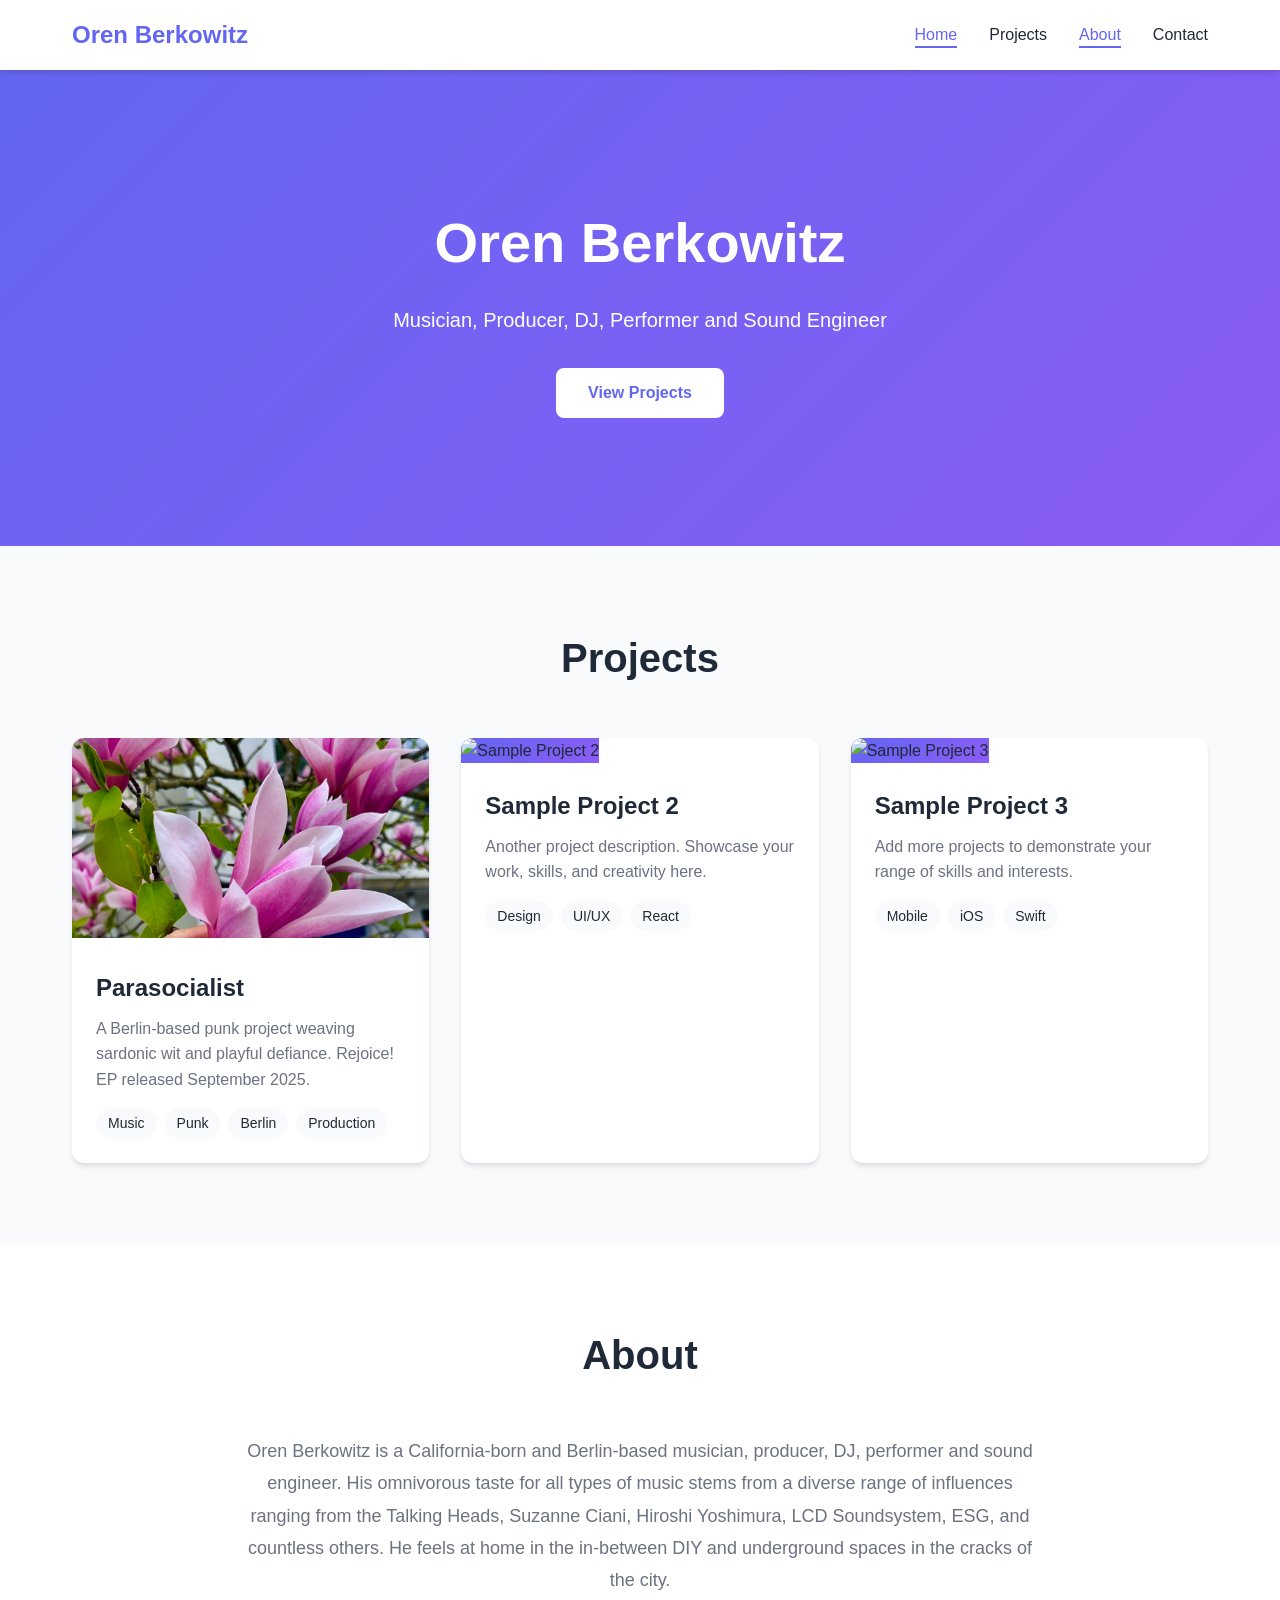
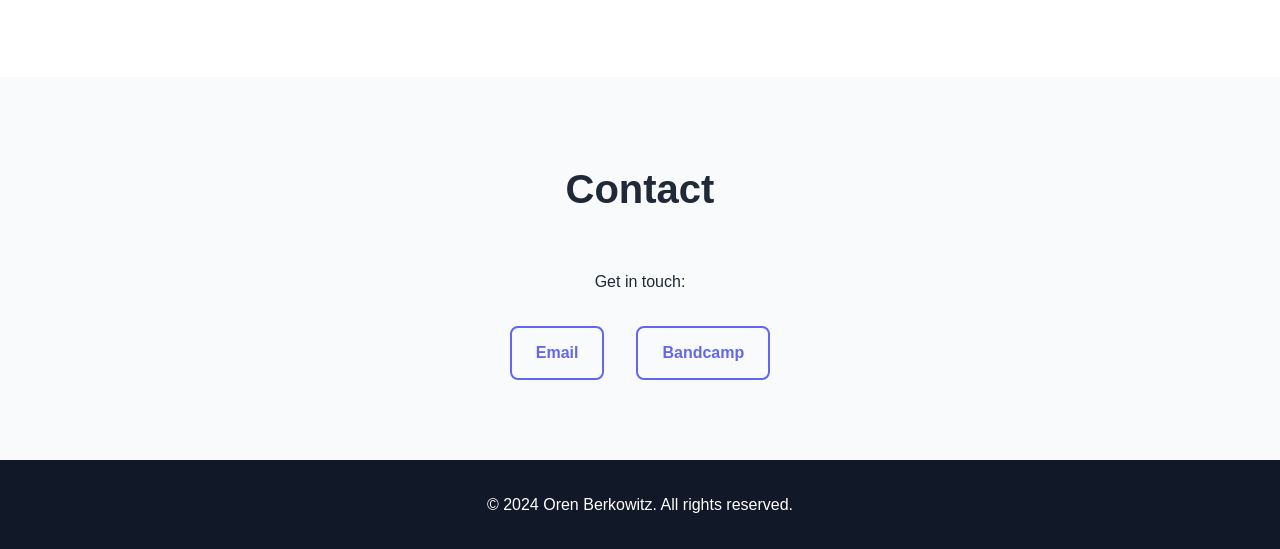
==== index.html @ 959753f1 "Initial commit: Portfolio website for Oren Berkowitz" ====
<!DOCTYPE html>
<html lang="en">
<head>
    <meta charset="UTF-8">
    <meta name="viewport" content="width=device-width, initial-scale=1.0">
    <meta name="description" content="Oren Berkowitz - Musician, Producer, DJ, Performer and Sound Engineer">
    <title>Oren Berkowitz</title>
    <link rel="stylesheet" href="styles.css">
</head>
<body>
    <nav class="navbar">
        <div class="nav-container">
            <a href="index.html" class="nav-logo">Oren Berkowitz</a>
            <ul class="nav-menu">
                <li><a href="index.html" class="nav-link active">Home</a></li>
                <li><a href="#projects" class="nav-link">Projects</a></li>
                <li><a href="#about" class="nav-link">About</a></li>
                <li><a href="#contact" class="nav-link">Contact</a></li>
            </ul>
            <button class="nav-toggle" aria-label="Toggle navigation">
                <span></span>
                <span></span>
                <span></span>
            </button>
        </div>
    </nav>

    <main>
        <section class="hero">
            <div class="hero-content">
                <h1 class="hero-title">Oren Berkowitz</h1>
                <p class="hero-subtitle">Musician, Producer, DJ, Performer and Sound Engineer</p>
                <a href="#projects" class="btn btn-primary">View Projects</a>
            </div>
        </section>

        <section id="projects" class="projects-section">
            <div class="container">
                <h2 class="section-title">Projects</h2>
                <div class="projects-grid" id="projectsGrid">
                    <!-- Projects will be dynamically loaded here -->
                </div>
            </div>
        </section>

        <section id="about" class="about-section">
            <div class="container">
                <h2 class="section-title">About</h2>
                <div class="about-content">
                    <p>Oren Berkowitz is a California-born and Berlin-based musician, producer, DJ, performer and sound engineer. His omnivorous taste for all types of music stems from a diverse range of influences ranging from the Talking Heads, Suzanne Ciani, Hiroshi Yoshimura, LCD Soundsystem, ESG, and countless others. He feels at home in the in-between DIY and underground spaces in the cracks of the city.</p>
                </div>
            </div>
        </section>

        <section id="contact" class="contact-section">
            <div class="container">
                <h2 class="section-title">Contact</h2>
                <div class="contact-content">
                    <p>Get in touch:</p>
                    <div class="contact-links">
                        <a href="mailto:oren@example.com" class="contact-link">Email</a>
                        <a href="https://parasocialist.bandcamp.com/" target="_blank" rel="noopener noreferrer" class="contact-link">Bandcamp</a>
                    </div>
                </div>
            </div>
        </section>
    </main>

    <footer class="footer">
        <div class="container">
            <p>&copy; 2024 Oren Berkowitz. All rights reserved.</p>
        </div>
    </footer>

    <script src="script.js"></script>
</body>
</html>
---- styles.css ----
/* Reset and Base Styles */
* {
    margin: 0;
    padding: 0;
    box-sizing: border-box;
}

:root {
    --primary-color: #6366f1;
    --primary-dark: #4f46e5;
    --secondary-color: #8b5cf6;
    --text-color: #1f2937;
    --text-light: #6b7280;
    --bg-color: #ffffff;
    --bg-light: #f9fafb;
    --bg-dark: #111827;
    --border-color: #e5e7eb;
    --shadow: 0 4px 6px -1px rgba(0, 0, 0, 0.1), 0 2px 4px -1px rgba(0, 0, 0, 0.06);
    --shadow-lg: 0 10px 15px -3px rgba(0, 0, 0, 0.1), 0 4px 6px -2px rgba(0, 0, 0, 0.05);
    --transition: all 0.3s ease;
}

body {
    font-family: -apple-system, BlinkMacSystemFont, 'Segoe UI', Roboto, 'Helvetica Neue', Arial, sans-serif;
    line-height: 1.6;
    color: var(--text-color);
    background-color: var(--bg-color);
}

.container {
    max-width: 1200px;
    margin: 0 auto;
    padding: 0 2rem;
}

/* Navigation */
.navbar {
    background-color: var(--bg-color);
    box-shadow: var(--shadow);
    position: sticky;
    top: 0;
    z-index: 1000;
    padding: 1rem 0;
}

.nav-container {
    max-width: 1200px;
    margin: 0 auto;
    padding: 0 2rem;
    display: flex;
    justify-content: space-between;
    align-items: center;
}

.nav-logo {
    font-size: 1.5rem;
    font-weight: 700;
    color: var(--primary-color);
    text-decoration: none;
    transition: var(--transition);
}

.nav-logo:hover {
    color: var(--primary-dark);
}

.nav-menu {
    display: flex;
    list-style: none;
    gap: 2rem;
}

.nav-link {
    color: var(--text-color);
    text-decoration: none;
    font-weight: 500;
    transition: var(--transition);
    position: relative;
}

.nav-link:hover,
.nav-link.active {
    color: var(--primary-color);
}

.nav-link.active::after {
    content: '';
    position: absolute;
    bottom: -5px;
    left: 0;
    width: 100%;
    height: 2px;
    background-color: var(--primary-color);
}

.nav-toggle {
    display: none;
    flex-direction: column;
    background: none;
    border: none;
    cursor: pointer;
    gap: 4px;
}

.nav-toggle span {
    width: 25px;
    height: 3px;
    background-color: var(--text-color);
    transition: var(--transition);
}

/* Hero Section */
.hero {
    background: linear-gradient(135deg, var(--primary-color) 0%, var(--secondary-color) 100%);
    color: white;
    padding: 8rem 2rem;
    text-align: center;
}

.hero-content {
    max-width: 800px;
    margin: 0 auto;
}

.hero-title {
    font-size: 3.5rem;
    font-weight: 700;
    margin-bottom: 1rem;
    animation: fadeInUp 0.8s ease;
}

.hero-subtitle {
    font-size: 1.25rem;
    margin-bottom: 2rem;
    opacity: 0.9;
    animation: fadeInUp 0.8s ease 0.2s both;
}

/* Buttons */
.btn {
    display: inline-block;
    padding: 0.75rem 2rem;
    border-radius: 0.5rem;
    text-decoration: none;
    font-weight: 600;
    transition: var(--transition);
    cursor: pointer;
    border: none;
    font-size: 1rem;
}

.btn-primary {
    background-color: white;
    color: var(--primary-color);
    animation: fadeInUp 0.8s ease 0.4s both;
}

.btn-primary:hover {
    transform: translateY(-2px);
    box-shadow: var(--shadow-lg);
}

.btn-secondary {
    background-color: var(--primary-color);
    color: white;
}

.btn-secondary:hover {
    background-color: var(--primary-dark);
    transform: translateY(-2px);
}

/* Sections */
section {
    padding: 5rem 0;
}

.section-title {
    font-size: 2.5rem;
    font-weight: 700;
    text-align: center;
    margin-bottom: 3rem;
    color: var(--text-color);
}

.projects-section {
    background-color: var(--bg-light);
}

.projects-grid {
    display: grid;
    grid-template-columns: repeat(auto-fill, minmax(300px, 1fr));
    gap: 2rem;
    margin-top: 2rem;
}

.project-card {
    background-color: var(--bg-color);
    border-radius: 0.75rem;
    overflow: hidden;
    box-shadow: var(--shadow);
    transition: var(--transition);
    text-decoration: none;
    color: inherit;
    display: block;
}

.project-card:hover {
    transform: translateY(-5px);
    box-shadow: var(--shadow-lg);
}

.project-image {
    width: 100%;
    height: 200px;
    object-fit: cover;
    background: linear-gradient(135deg, var(--primary-color), var(--secondary-color));
}

.project-content {
    padding: 1.5rem;
}

.project-title {
    font-size: 1.5rem;
    font-weight: 600;
    margin-bottom: 0.5rem;
    color: var(--text-color);
}

.project-description {
    color: var(--text-light);
    margin-bottom: 1rem;
}

.project-tags {
    display: flex;
    flex-wrap: wrap;
    gap: 0.5rem;
}

.tag {
    background-color: var(--bg-light);
    color: var(--text-color);
    padding: 0.25rem 0.75rem;
    border-radius: 1rem;
    font-size: 0.875rem;
    font-weight: 500;
}

/* About Section */
.about-content {
    max-width: 800px;
    margin: 0 auto;
    text-align: center;
    font-size: 1.125rem;
    color: var(--text-light);
    line-height: 1.8;
}

/* Contact Section */
.contact-section {
    background-color: var(--bg-light);
}

.contact-content {
    text-align: center;
    max-width: 600px;
    margin: 0 auto;
}

.contact-links {
    display: flex;
    justify-content: center;
    gap: 2rem;
    margin-top: 2rem;
    flex-wrap: wrap;
}

.contact-link {
    color: var(--primary-color);
    text-decoration: none;
    font-weight: 600;
    padding: 0.75rem 1.5rem;
    border: 2px solid var(--primary-color);
    border-radius: 0.5rem;
    transition: var(--transition);
}

.contact-link:hover {
    background-color: var(--primary-color);
    color: white;
}

/* Footer */
.footer {
    background-color: var(--bg-dark);
    color: white;
    text-align: center;
    padding: 2rem 0;
}

/* Project Page Styles */
.project-header {
    background: linear-gradient(135deg, var(--primary-color) 0%, var(--secondary-color) 100%);
    color: white;
    padding: 4rem 2rem;
    text-align: center;
}

.project-header h1 {
    font-size: 3rem;
    margin-bottom: 1rem;
}

.project-meta {
    display: flex;
    justify-content: center;
    gap: 2rem;
    flex-wrap: wrap;
    margin-top: 1rem;
}

.project-body {
    max-width: 900px;
    margin: 0 auto;
    padding: 3rem 2rem;
}

.project-body h2 {
    font-size: 2rem;
    margin-top: 2rem;
    margin-bottom: 1rem;
    color: var(--text-color);
}

.project-body h3 {
    font-size: 1.5rem;
    margin-top: 1.5rem;
    margin-bottom: 0.75rem;
    color: var(--text-color);
}

.project-body p {
    margin-bottom: 1rem;
    color: var(--text-light);
    line-height: 1.8;
}

.project-body ul,
.project-body ol {
    margin-left: 2rem;
    margin-bottom: 1rem;
    color: var(--text-light);
}

.project-body li {
    margin-bottom: 0.5rem;
}

.project-body a {
    color: var(--primary-color);
    text-decoration: none;
    font-weight: 500;
}

.project-body a:hover {
    text-decoration: underline;
}

/* Media Embedding */
.media-container {
    margin: 2rem 0;
    border-radius: 0.75rem;
    overflow: hidden;
    box-shadow: var(--shadow);
}

.media-container video,
.media-container audio {
    width: 100%;
    display: block;
}

.media-container iframe {
    width: 100%;
    border: none;
    display: block;
}

.video-wrapper {
    position: relative;
    padding-bottom: 56.25%; /* 16:9 aspect ratio */
    height: 0;
    overflow: hidden;
}

.video-wrapper iframe {
    position: absolute;
    top: 0;
    left: 0;
    width: 100%;
    height: 100%;
}

.image-gallery {
    display: grid;
    grid-template-columns: repeat(auto-fit, minmax(250px, 1fr));
    gap: 1rem;
    margin: 2rem 0;
}

.image-gallery img {
    width: 100%;
    height: 200px;
    object-fit: cover;
    border-radius: 0.5rem;
    box-shadow: var(--shadow);
    transition: var(--transition);
}

.image-gallery img:hover {
    transform: scale(1.05);
    box-shadow: var(--shadow-lg);
}

.audio-player {
    background-color: var(--bg-light);
    padding: 1.5rem;
    border-radius: 0.75rem;
    margin: 2rem 0;
}

/* Animations */
@keyframes fadeInUp {
    from {
        opacity: 0;
        transform: translateY(30px);
    }
    to {
        opacity: 1;
        transform: translateY(0);
    }
}

/* Responsive Design */
@media (max-width: 768px) {
    .nav-menu {
        position: fixed;
        left: -100%;
        top: 70px;
        flex-direction: column;
        background-color: var(--bg-color);
        width: 100%;
        text-align: center;
        transition: 0.3s;
        box-shadow: var(--shadow);
        padding: 2rem 0;
    }

    .nav-menu.active {
        left: 0;
    }

    .nav-toggle {
        display: flex;
    }

    .hero-title {
        font-size: 2.5rem;
    }

    .hero-subtitle {
        font-size: 1.125rem;
    }

    .projects-grid {
        grid-template-columns: 1fr;
    }

    .section-title {
        font-size: 2rem;
    }

    .project-header h1 {
        font-size: 2rem;
    }

    .container {
        padding: 0 1rem;
    }
}

@media (max-width: 480px) {
    .hero {
        padding: 4rem 1rem;
    }

    .hero-title {
        font-size: 2rem;
    }

    section {
        padding: 3rem 0;
    }
}
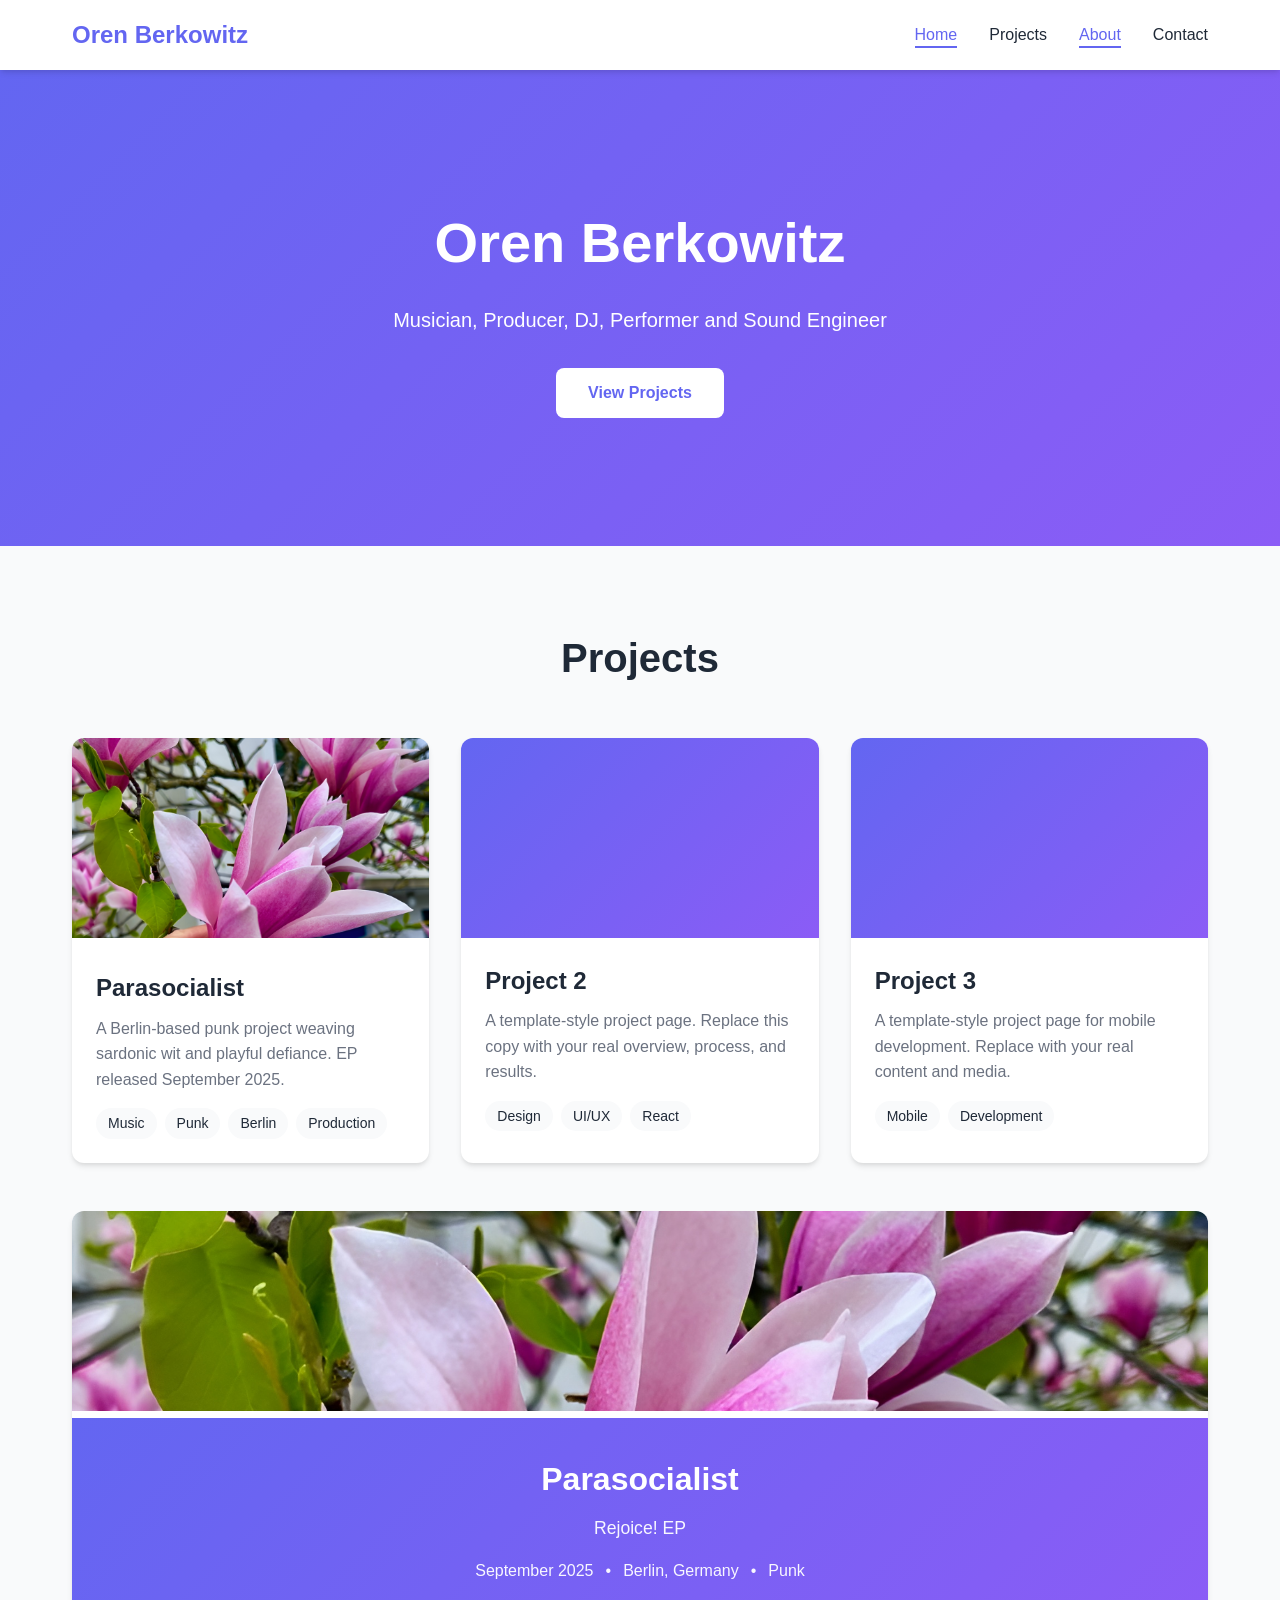
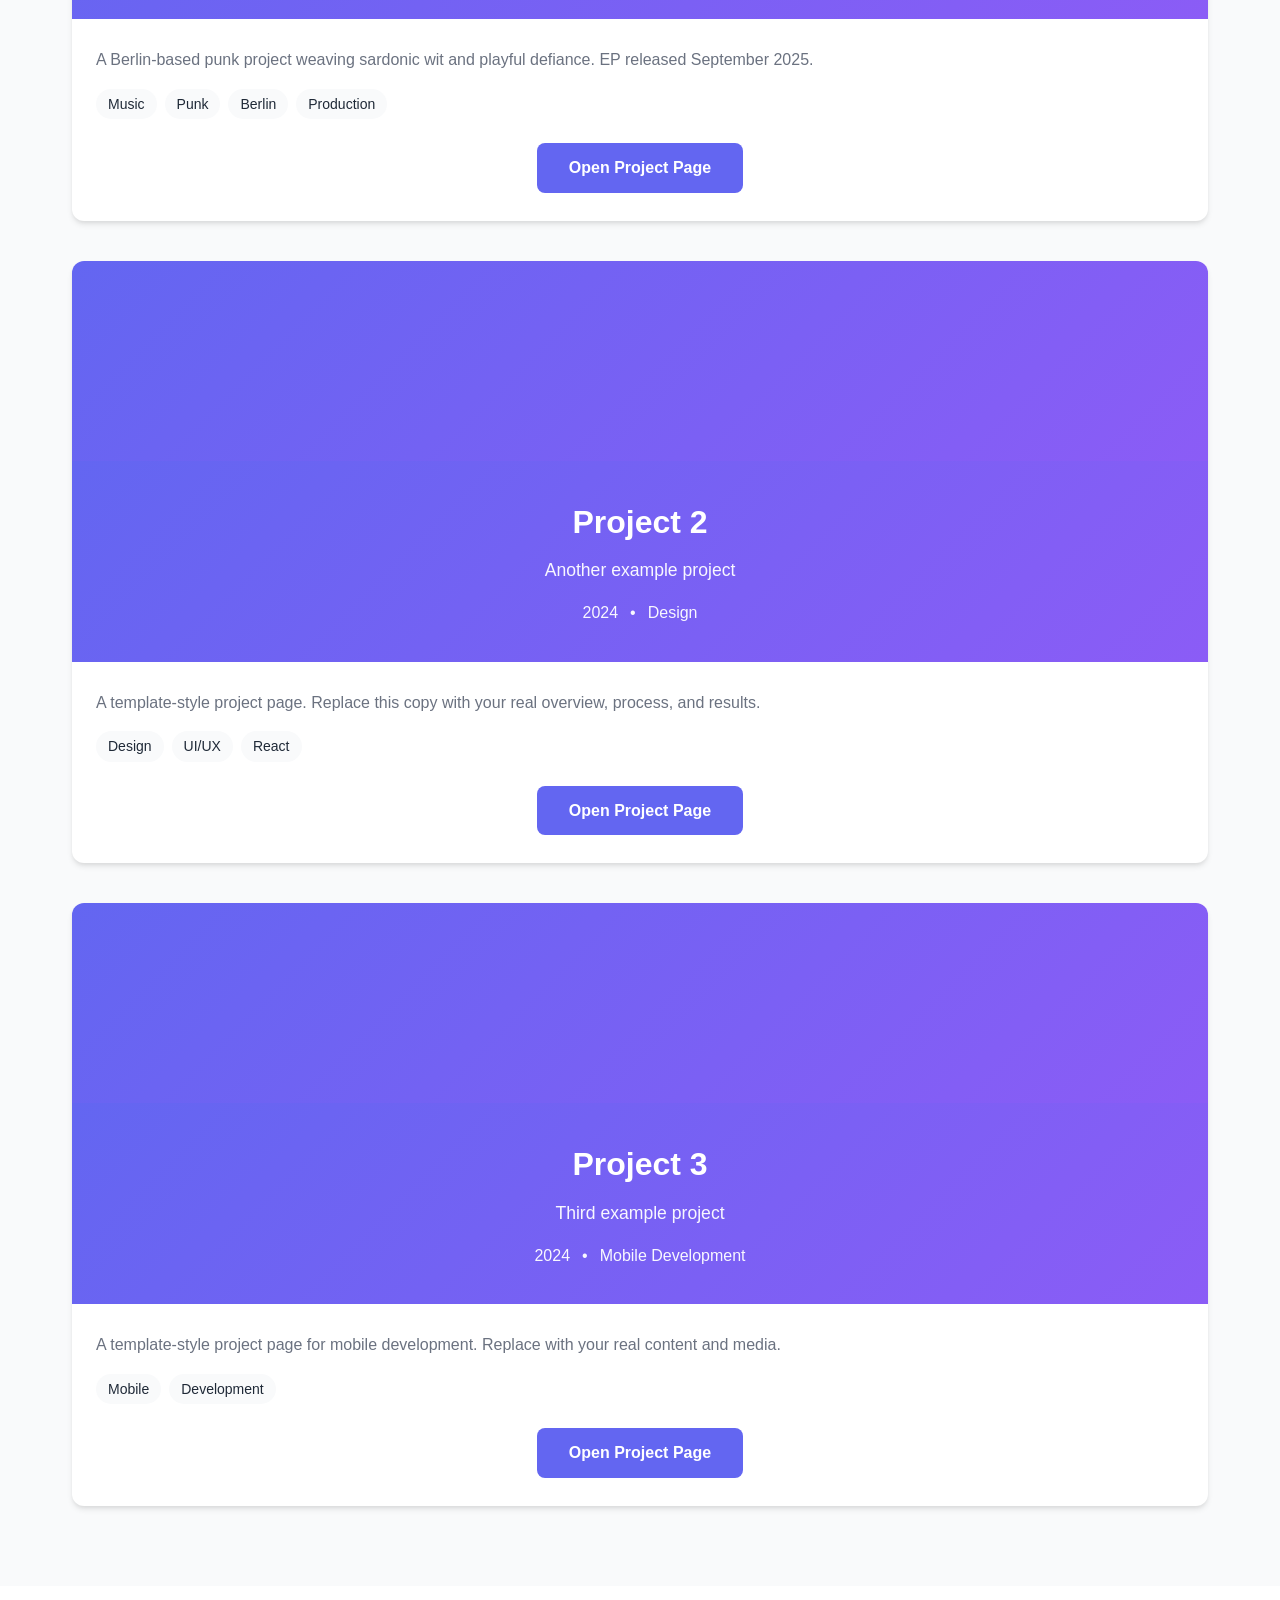
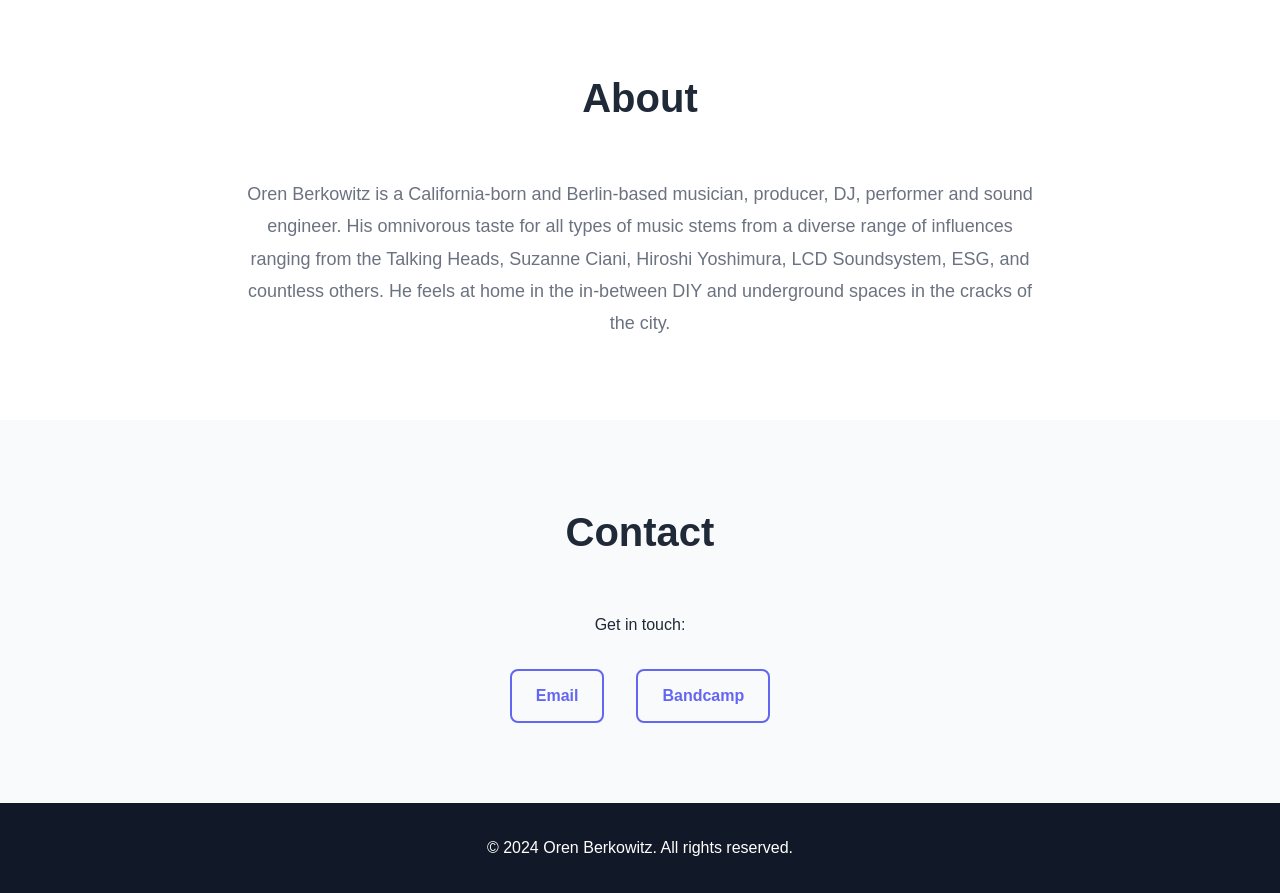
==== commit 7f3d1d34: "Add project details section and enhance project loading functionality - Introduced a new section for" ====
--- a/index.html
+++ b/index.html
@@ -40,6 +40,9 @@
                 <div class="projects-grid" id="projectsGrid">
                     <!-- Projects will be dynamically loaded here -->
                 </div>
+                <div class="projects-details" id="projectsDetails">
+                    <!-- Project details will be dynamically loaded here -->
+                </div>
             </div>
         </section>
 
--- a/styles.css
+++ b/styles.css
@@ -217,6 +217,12 @@
     background: linear-gradient(135deg, var(--primary-color), var(--secondary-color));
 }
 
+.project-image-placeholder {
+    width: 100%;
+    height: 200px;
+    background: linear-gradient(135deg, var(--primary-color), var(--secondary-color));
+}
+
 .project-content {
     padding: 1.5rem;
 }
@@ -246,6 +252,56 @@
     border-radius: 1rem;
     font-size: 0.875rem;
     font-weight: 500;
+}
+
+.projects-details {
+    margin-top: 3rem;
+}
+
+.project-detail {
+    margin-top: 2.5rem;
+    background-color: var(--bg-color);
+    border-radius: 0.75rem;
+    overflow: hidden;
+    box-shadow: var(--shadow);
+    scroll-margin-top: 120px; /* Sticky navbar offset */
+}
+
+.project-detail-header {
+    padding: 2.25rem 1.5rem;
+    background: linear-gradient(135deg, var(--primary-color) 0%, var(--secondary-color) 100%);
+    color: white;
+    text-align: center;
+}
+
+.project-detail-title {
+    font-size: 2rem;
+    font-weight: 700;
+    margin-bottom: 0.5rem;
+}
+
+.project-detail-subtitle {
+    color: rgba(255, 255, 255, 0.95);
+    font-size: 1.1rem;
+    margin-bottom: 1rem;
+}
+
+.project-detail-meta {
+    display: flex;
+    justify-content: center;
+    gap: 0.75rem;
+    flex-wrap: wrap;
+    margin-top: 0.5rem;
+    opacity: 0.95;
+}
+
+.project-detail-body {
+    padding: 1.75rem 1.5rem;
+}
+
+.project-detail-link {
+    margin-top: 1.5rem;
+    text-align: center;
 }
 
 /* About Section */
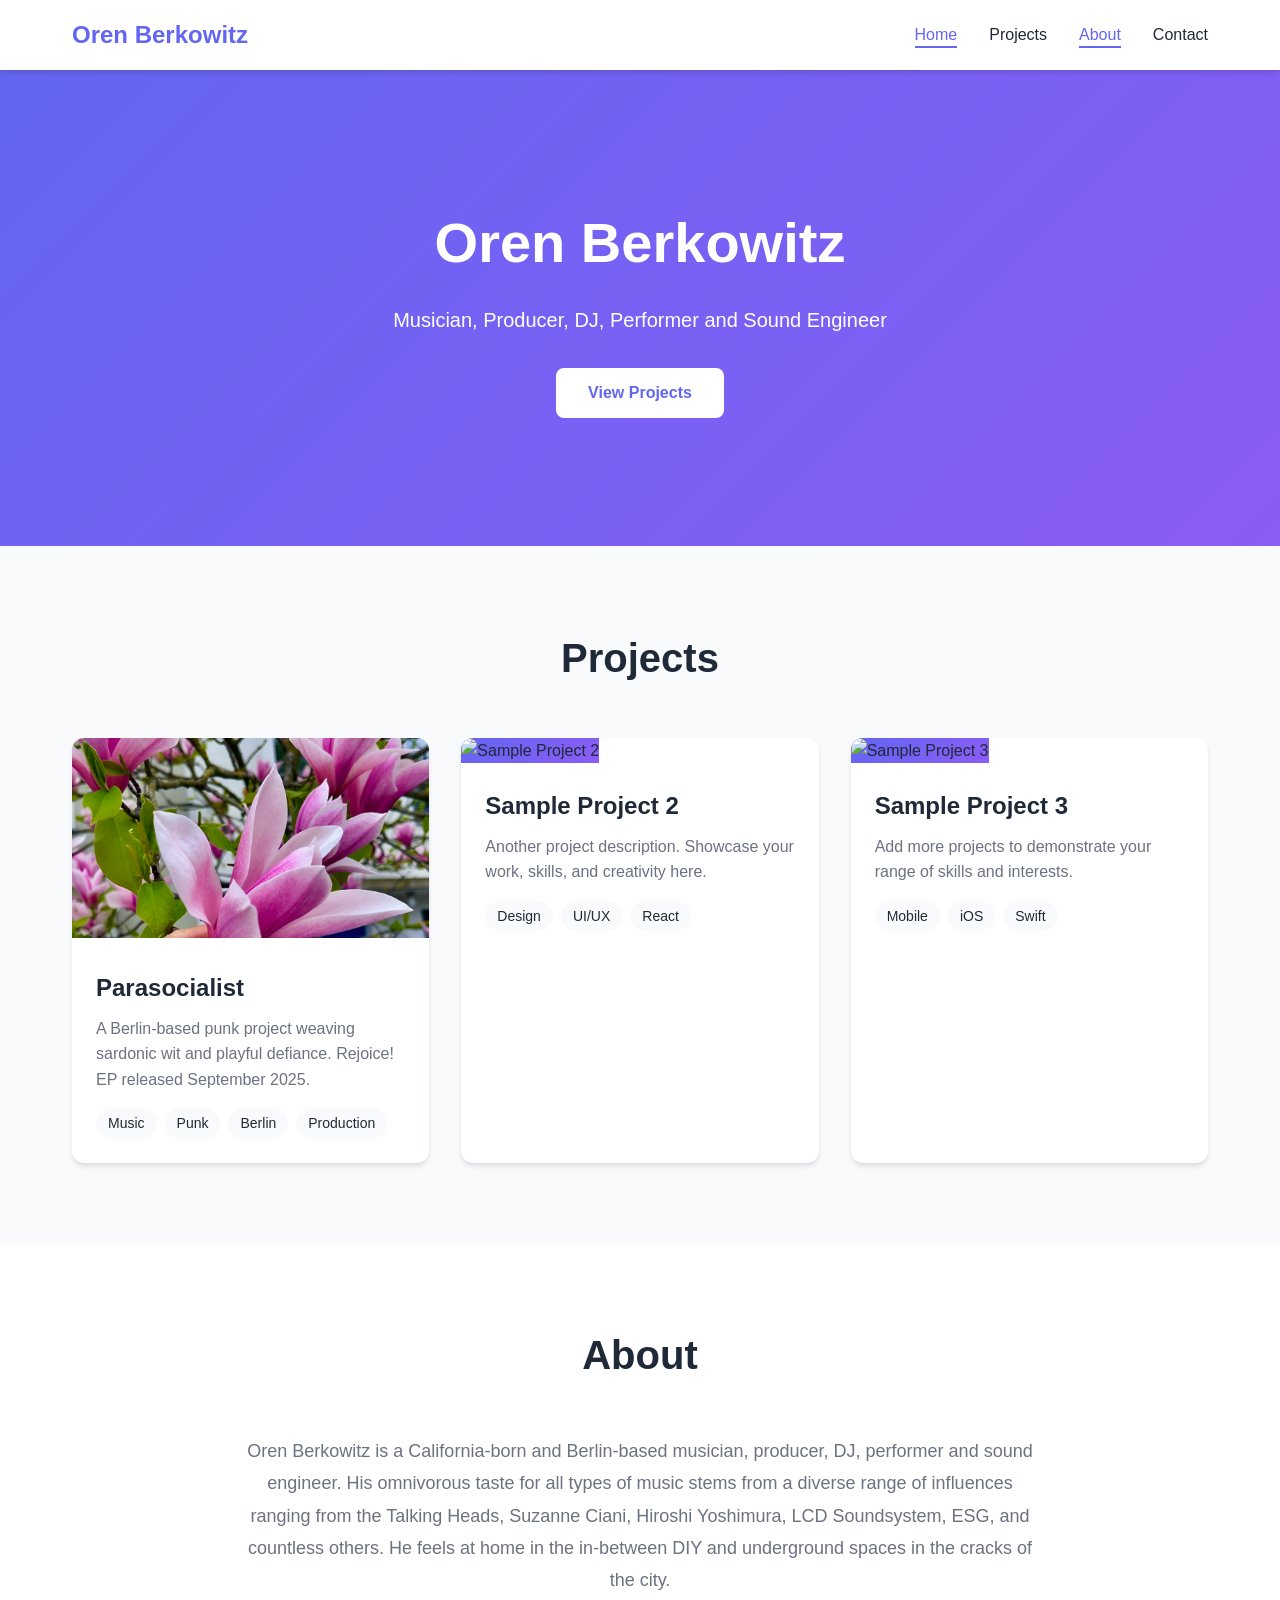
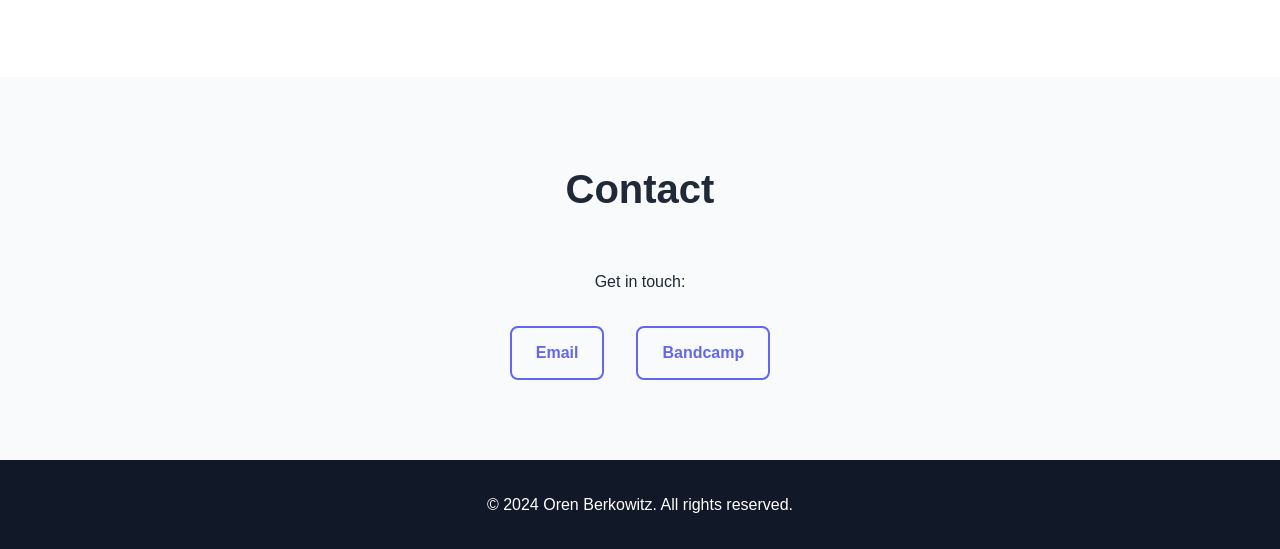
==== commit baa43eb2: "Revert "Add project details section and enhance project loading functionality" This reverts commit 7" ====
--- a/index.html
+++ b/index.html
@@ -40,9 +40,6 @@
                 <div class="projects-grid" id="projectsGrid">
                     <!-- Projects will be dynamically loaded here -->
                 </div>
-                <div class="projects-details" id="projectsDetails">
-                    <!-- Project details will be dynamically loaded here -->
-                </div>
             </div>
         </section>
 
--- a/styles.css
+++ b/styles.css
@@ -217,12 +217,6 @@
     background: linear-gradient(135deg, var(--primary-color), var(--secondary-color));
 }
 
-.project-image-placeholder {
-    width: 100%;
-    height: 200px;
-    background: linear-gradient(135deg, var(--primary-color), var(--secondary-color));
-}
-
 .project-content {
     padding: 1.5rem;
 }
@@ -252,56 +246,6 @@
     border-radius: 1rem;
     font-size: 0.875rem;
     font-weight: 500;
-}
-
-.projects-details {
-    margin-top: 3rem;
-}
-
-.project-detail {
-    margin-top: 2.5rem;
-    background-color: var(--bg-color);
-    border-radius: 0.75rem;
-    overflow: hidden;
-    box-shadow: var(--shadow);
-    scroll-margin-top: 120px; /* Sticky navbar offset */
-}
-
-.project-detail-header {
-    padding: 2.25rem 1.5rem;
-    background: linear-gradient(135deg, var(--primary-color) 0%, var(--secondary-color) 100%);
-    color: white;
-    text-align: center;
-}
-
-.project-detail-title {
-    font-size: 2rem;
-    font-weight: 700;
-    margin-bottom: 0.5rem;
-}
-
-.project-detail-subtitle {
-    color: rgba(255, 255, 255, 0.95);
-    font-size: 1.1rem;
-    margin-bottom: 1rem;
-}
-
-.project-detail-meta {
-    display: flex;
-    justify-content: center;
-    gap: 0.75rem;
-    flex-wrap: wrap;
-    margin-top: 0.5rem;
-    opacity: 0.95;
-}
-
-.project-detail-body {
-    padding: 1.75rem 1.5rem;
-}
-
-.project-detail-link {
-    margin-top: 1.5rem;
-    text-align: center;
 }
 
 /* About Section */
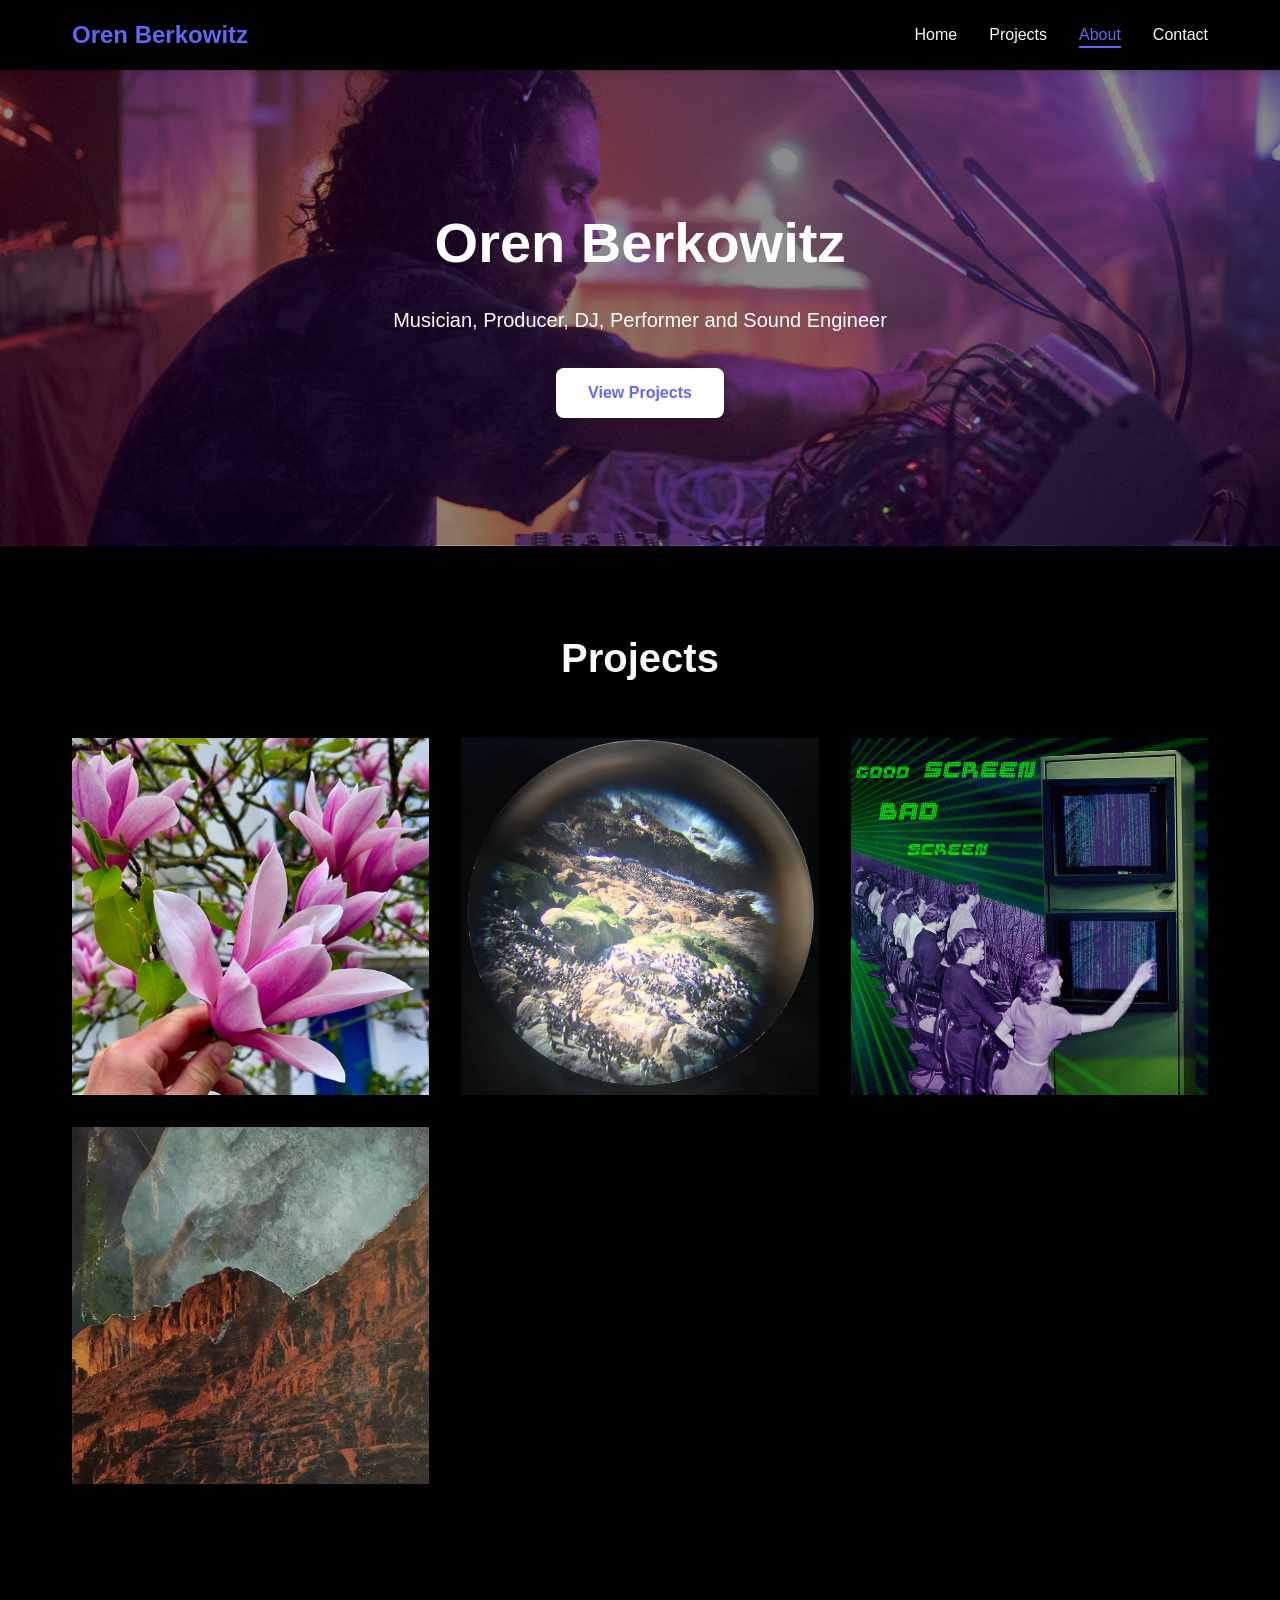
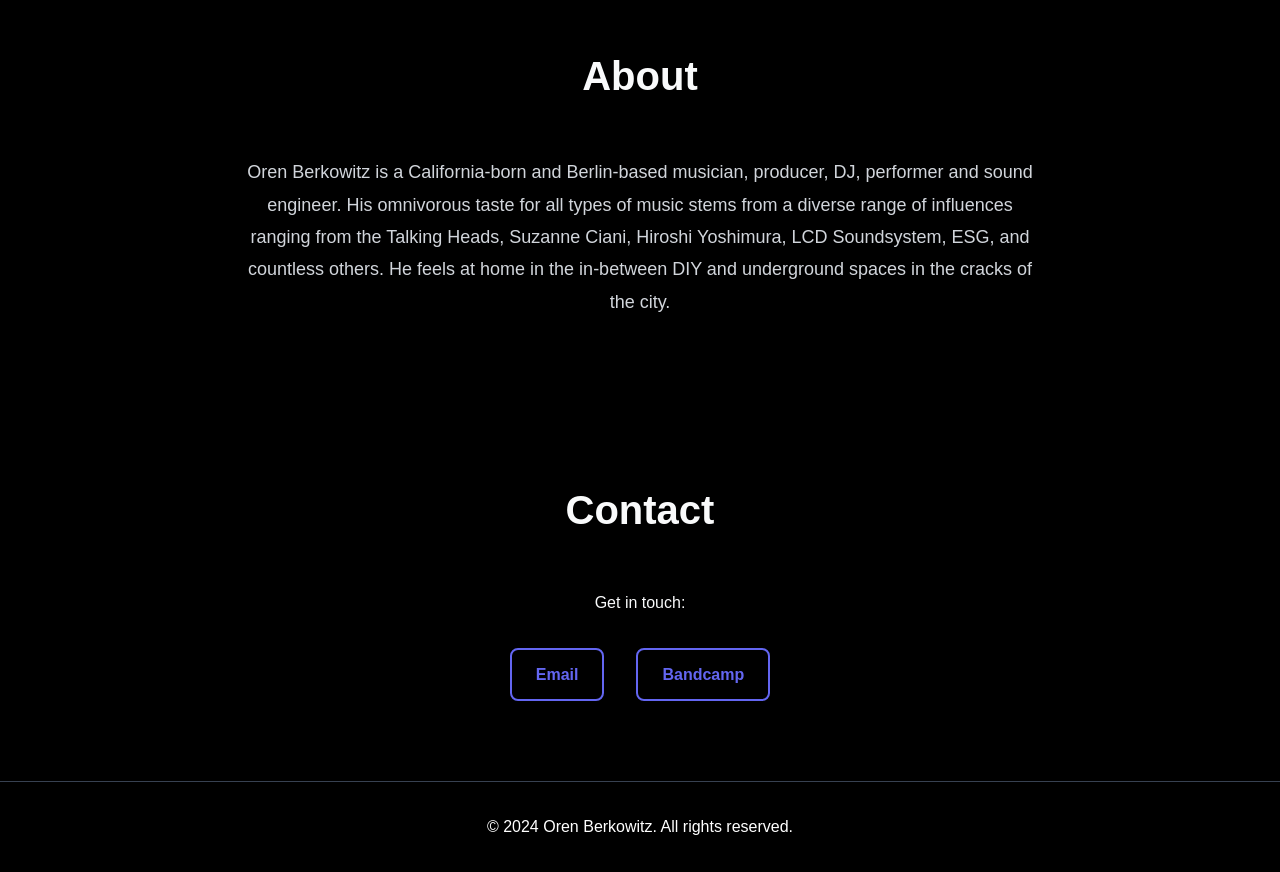
==== commit 5ff3f794: "More project cards and updated styles" ====
--- a/index.html
+++ b/index.html
@@ -12,7 +12,7 @@
         <div class="nav-container">
             <a href="index.html" class="nav-logo">Oren Berkowitz</a>
             <ul class="nav-menu">
-                <li><a href="index.html" class="nav-link active">Home</a></li>
+                <li><a href="index.html" class="nav-link">Home</a></li>
                 <li><a href="#projects" class="nav-link">Projects</a></li>
                 <li><a href="#about" class="nav-link">About</a></li>
                 <li><a href="#contact" class="nav-link">Contact</a></li>
--- a/styles.css
+++ b/styles.css
@@ -9,12 +9,12 @@
     --primary-color: #6366f1;
     --primary-dark: #4f46e5;
     --secondary-color: #8b5cf6;
-    --text-color: #1f2937;
-    --text-light: #6b7280;
-    --bg-color: #ffffff;
-    --bg-light: #f9fafb;
-    --bg-dark: #111827;
-    --border-color: #e5e7eb;
+    --text-color: #f9fafb;
+    --text-light: #d1d5db;
+    --bg-color: #000000;
+    --bg-light: #000000;
+    --bg-dark: #000000;
+    --border-color: #374151;
     --shadow: 0 4px 6px -1px rgba(0, 0, 0, 0.1), 0 2px 4px -1px rgba(0, 0, 0, 0.06);
     --shadow-lg: 0 10px 15px -3px rgba(0, 0, 0, 0.1), 0 4px 6px -2px rgba(0, 0, 0, 0.05);
     --transition: all 0.3s ease;
@@ -111,7 +111,10 @@
 
 /* Hero Section */
 .hero {
-    background: linear-gradient(135deg, var(--primary-color) 0%, var(--secondary-color) 100%);
+    background-image: linear-gradient(rgba(0, 0, 0, 0.45), rgba(0, 0, 0, 0.45)), url('assets/images/parasocialist/Weich-performance-1.JPG');
+    background-size: cover;
+    background-position: center;
+    background-repeat: no-repeat;
     color: white;
     padding: 8rem 2rem;
     text-align: center;
@@ -196,8 +199,8 @@
 
 .project-card {
     background-color: var(--bg-color);
-    border-radius: 0.75rem;
-    overflow: hidden;
+    border-radius: 0;
+    overflow: visible;
     box-shadow: var(--shadow);
     transition: var(--transition);
     text-decoration: none;
@@ -206,23 +209,59 @@
 }
 
 .project-card:hover {
-    transform: translateY(-5px);
+    transform: scale(1.05);
     box-shadow: var(--shadow-lg);
+}
+
+.project-media {
+    position: relative;
 }
 
 .project-image {
     width: 100%;
-    height: 200px;
+    aspect-ratio: 1 / 1;
     object-fit: cover;
-    background: linear-gradient(135deg, var(--primary-color), var(--secondary-color));
+    background: #000000;
+    display: block;
+}
+
+.project-info {
+    position: absolute;
+    inset: 0;
+}
+
+.project-tooltip {
+    position: absolute;
+    inset: 0;
+    display: flex;
+    flex-direction: column;
+    justify-content: center;
+    padding: 1rem;
+    border-radius: 0;
+    background: rgba(0, 0, 0, 0.6);
+    color: var(--text-color);
+    text-align: center;
+    box-shadow: var(--shadow-lg);
+    opacity: 0;
+    visibility: hidden;
+    transition: var(--transition);
+    pointer-events: none;
+}
+
+.project-card:hover .project-tooltip,
+.project-card:focus-visible .project-tooltip,
+.project-info:hover .project-tooltip {
+    opacity: 1;
+    visibility: visible;
+    transform: none;
 }
 
 .project-content {
-    padding: 1.5rem;
+    display: none;
 }
 
 .project-title {
-    font-size: 1.5rem;
+    font-size: 1.125rem;
     font-weight: 600;
     margin-bottom: 0.5rem;
     color: var(--text-color);
@@ -230,7 +269,7 @@
 
 .project-description {
     color: var(--text-light);
-    margin-bottom: 1rem;
+    margin-bottom: 0;
 }
 
 .project-tags {
@@ -240,7 +279,7 @@
 }
 
 .tag {
-    background-color: var(--bg-light);
+    background-color: #111111;
     color: var(--text-color);
     padding: 0.25rem 0.75rem;
     border-radius: 1rem;
@@ -298,11 +337,12 @@
     color: white;
     text-align: center;
     padding: 2rem 0;
+    border-top: 1px solid var(--border-color);
 }
 
 /* Project Page Styles */
 .project-header {
-    background: linear-gradient(135deg, var(--primary-color) 0%, var(--secondary-color) 100%);
+    background: #000000;
     color: white;
     padding: 4rem 2rem;
     text-align: center;
@@ -425,7 +465,7 @@
 }
 
 .audio-player {
-    background-color: var(--bg-light);
+    background-color: #111111;
     padding: 1.5rem;
     border-radius: 0.75rem;
     margin: 2rem 0;
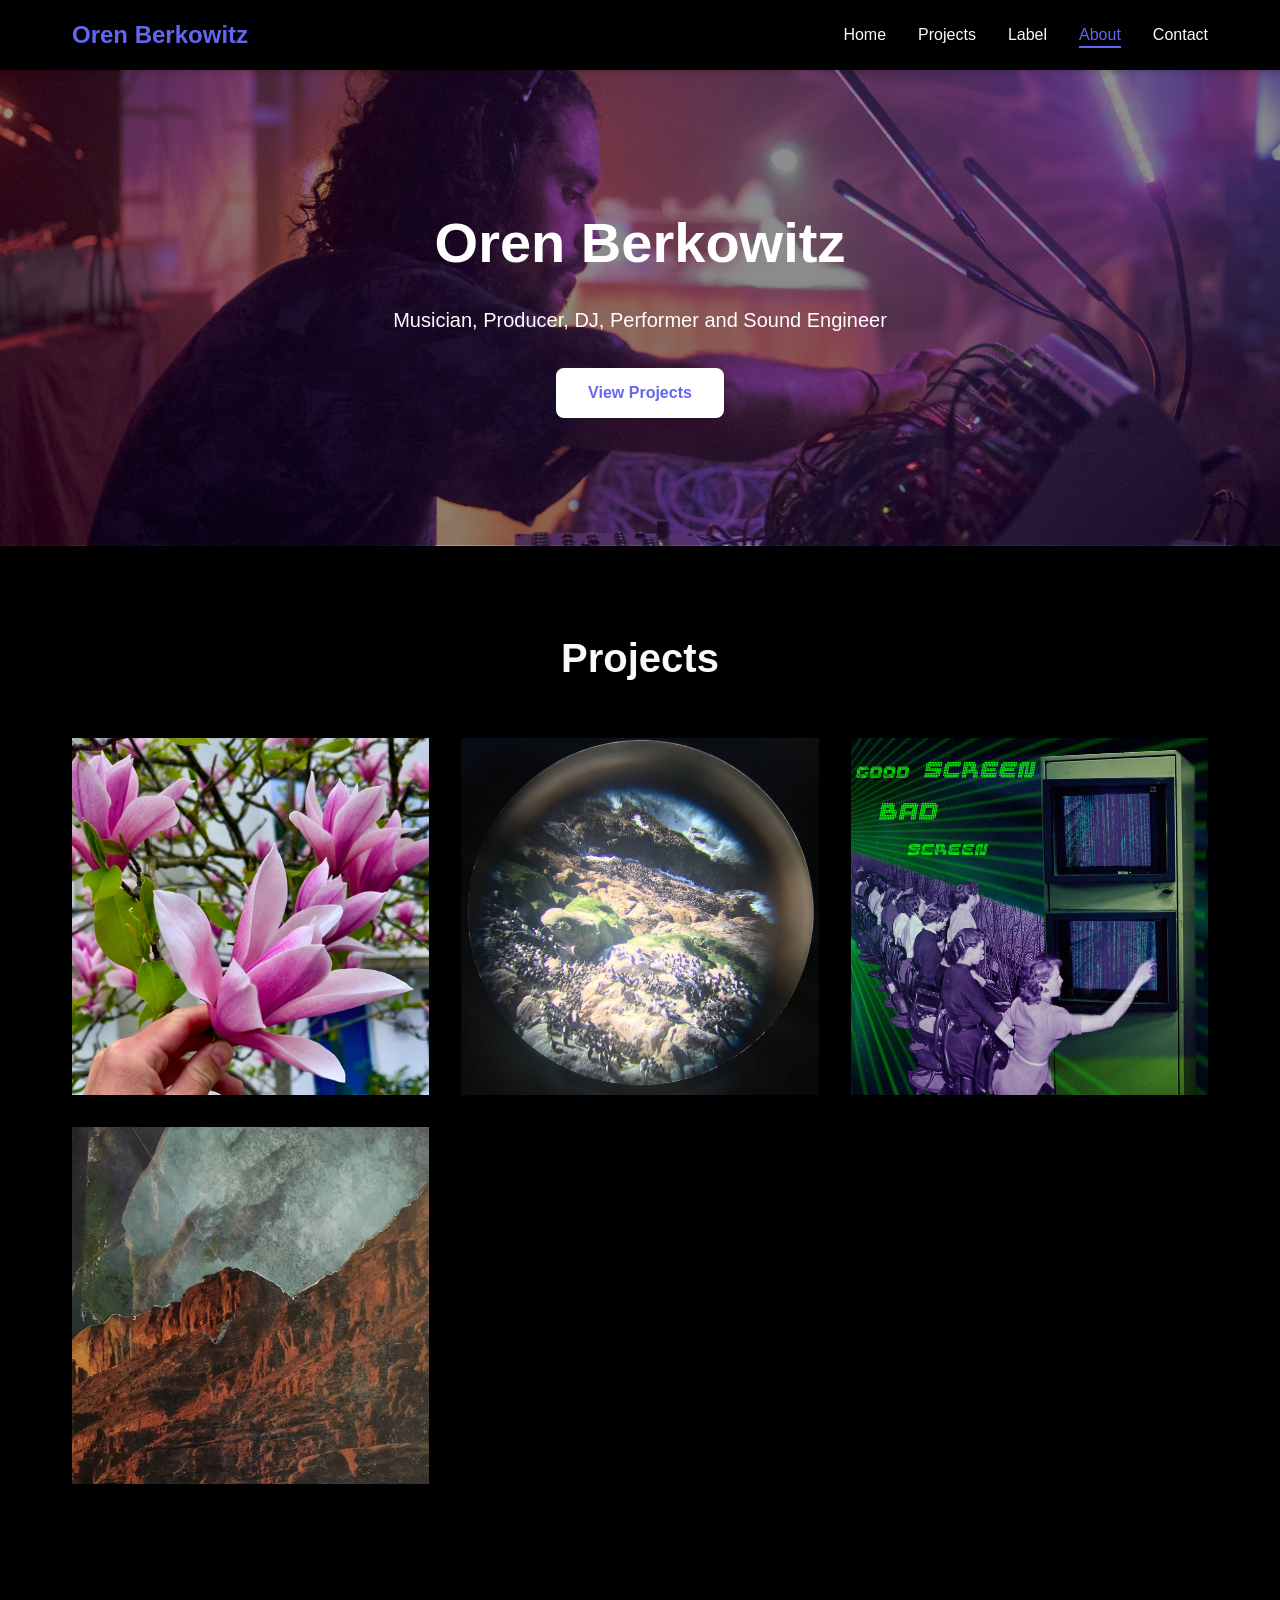
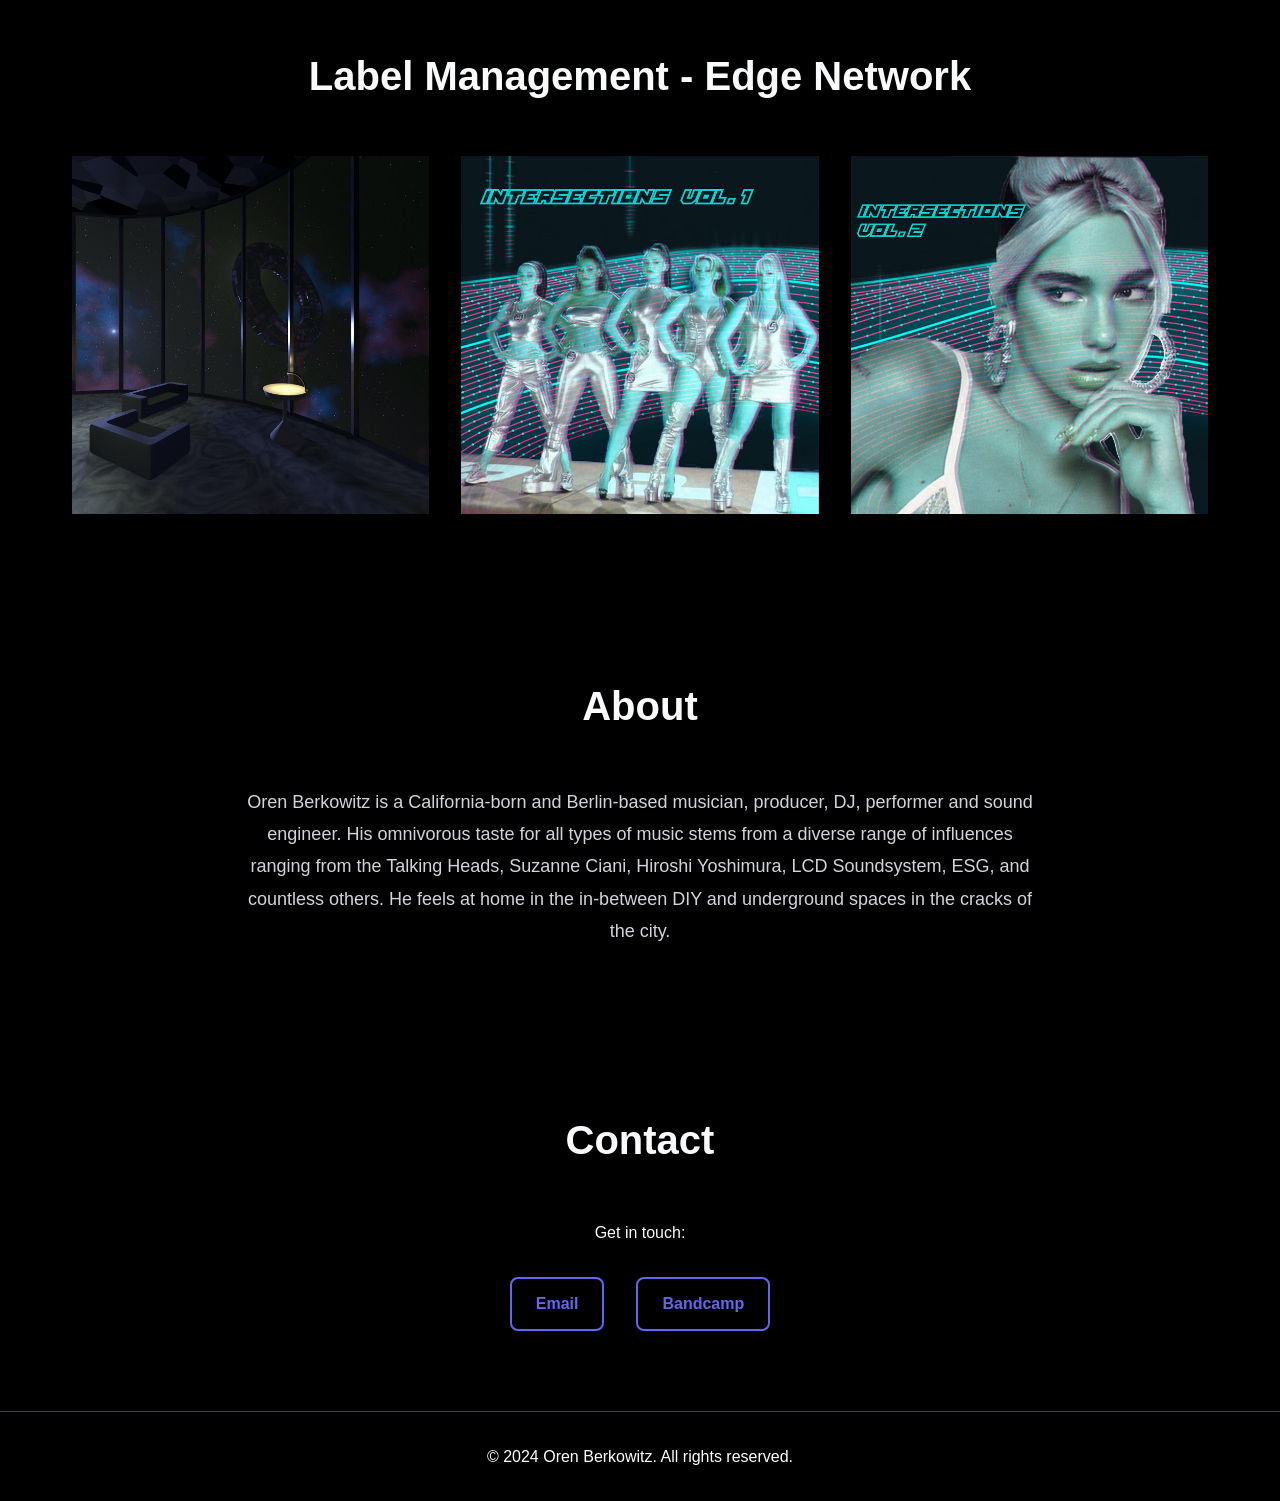
==== commit 7d17ba80: "adding Edge Network cards" ====
--- a/index.html
+++ b/index.html
@@ -14,6 +14,7 @@
             <ul class="nav-menu">
                 <li><a href="index.html" class="nav-link">Home</a></li>
                 <li><a href="#projects" class="nav-link">Projects</a></li>
+                <li><a href="#label" class="nav-link">Label</a></li>
                 <li><a href="#about" class="nav-link">About</a></li>
                 <li><a href="#contact" class="nav-link">Contact</a></li>
             </ul>
@@ -39,6 +40,15 @@
                 <h2 class="section-title">Projects</h2>
                 <div class="projects-grid" id="projectsGrid">
                     <!-- Projects will be dynamically loaded here -->
+                </div>
+            </div>
+        </section>
+
+        <section id="label" class="projects-section">
+            <div class="container">
+                <h2 class="section-title">Label Management - Edge Network</h2>
+                <div class="projects-grid" id="edgeNetworkGrid">
+                    <!-- Edge Network releases will be dynamically loaded here -->
                 </div>
             </div>
         </section>
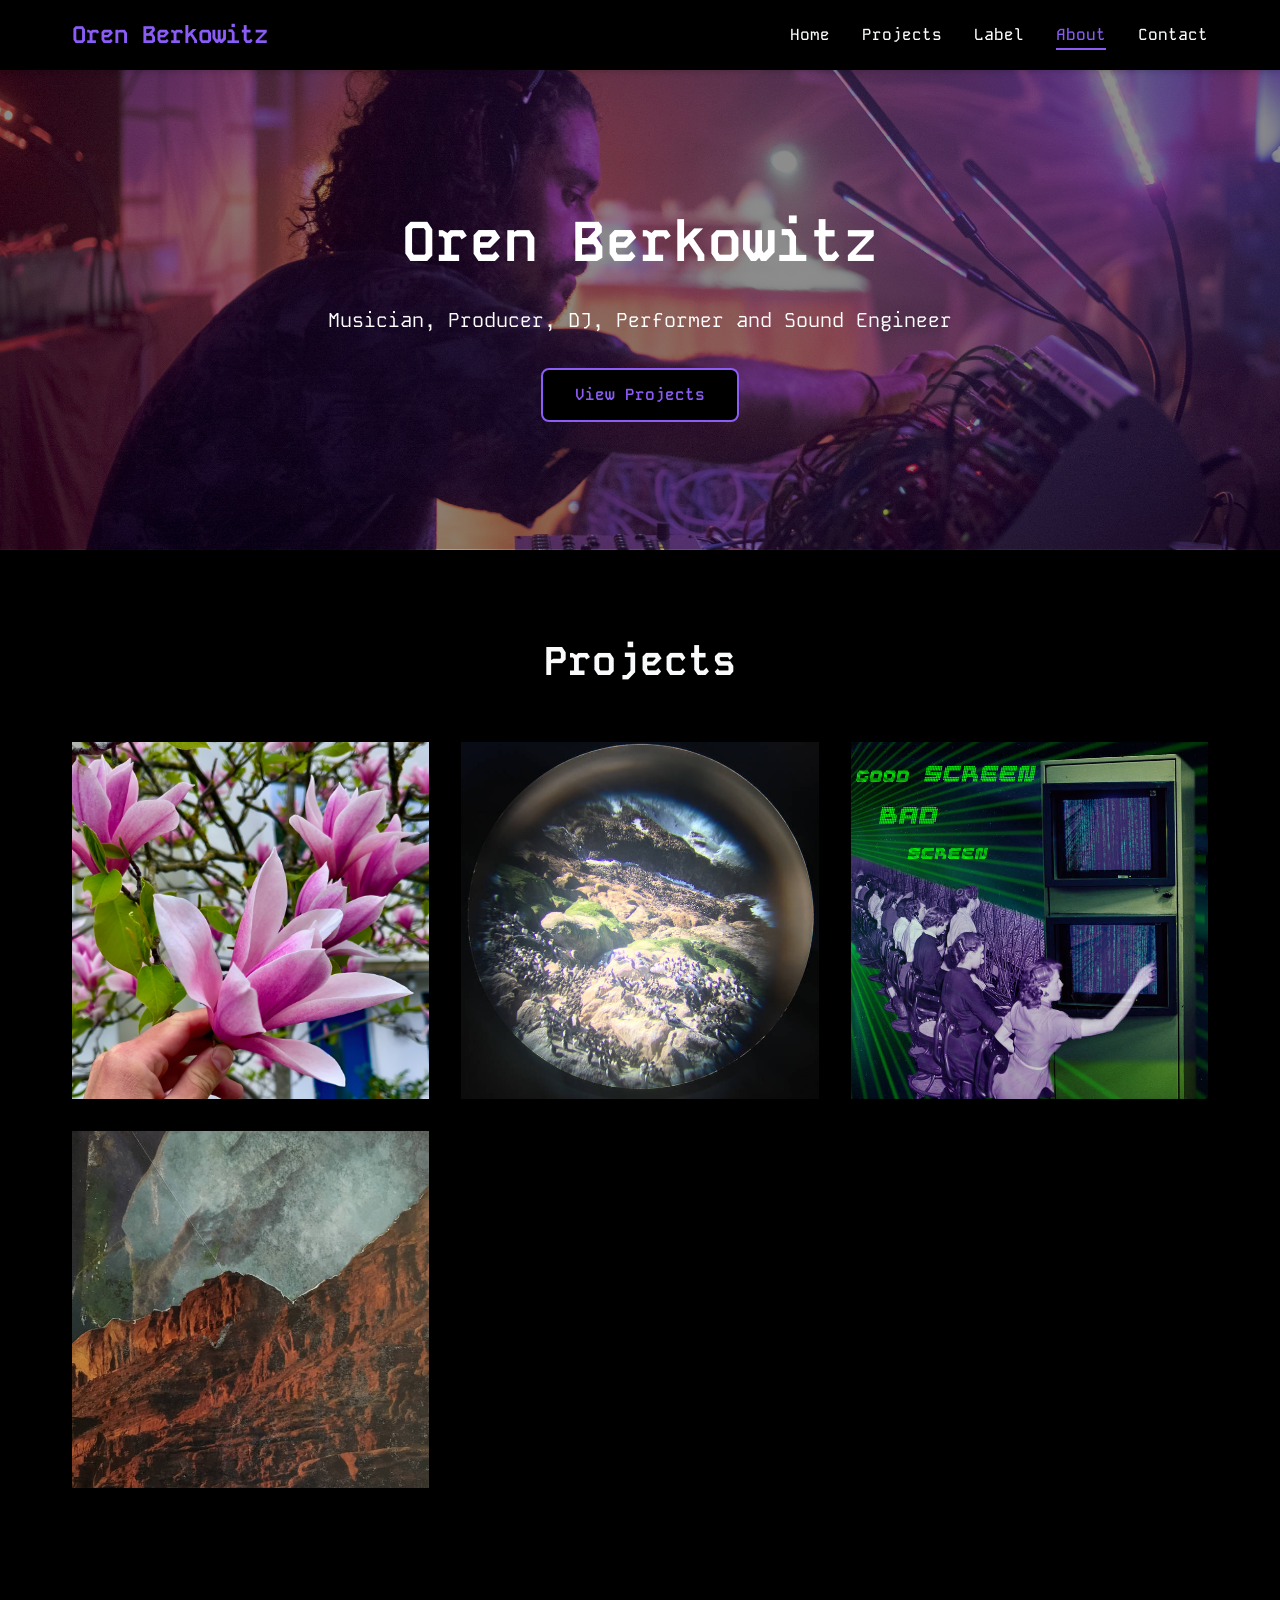
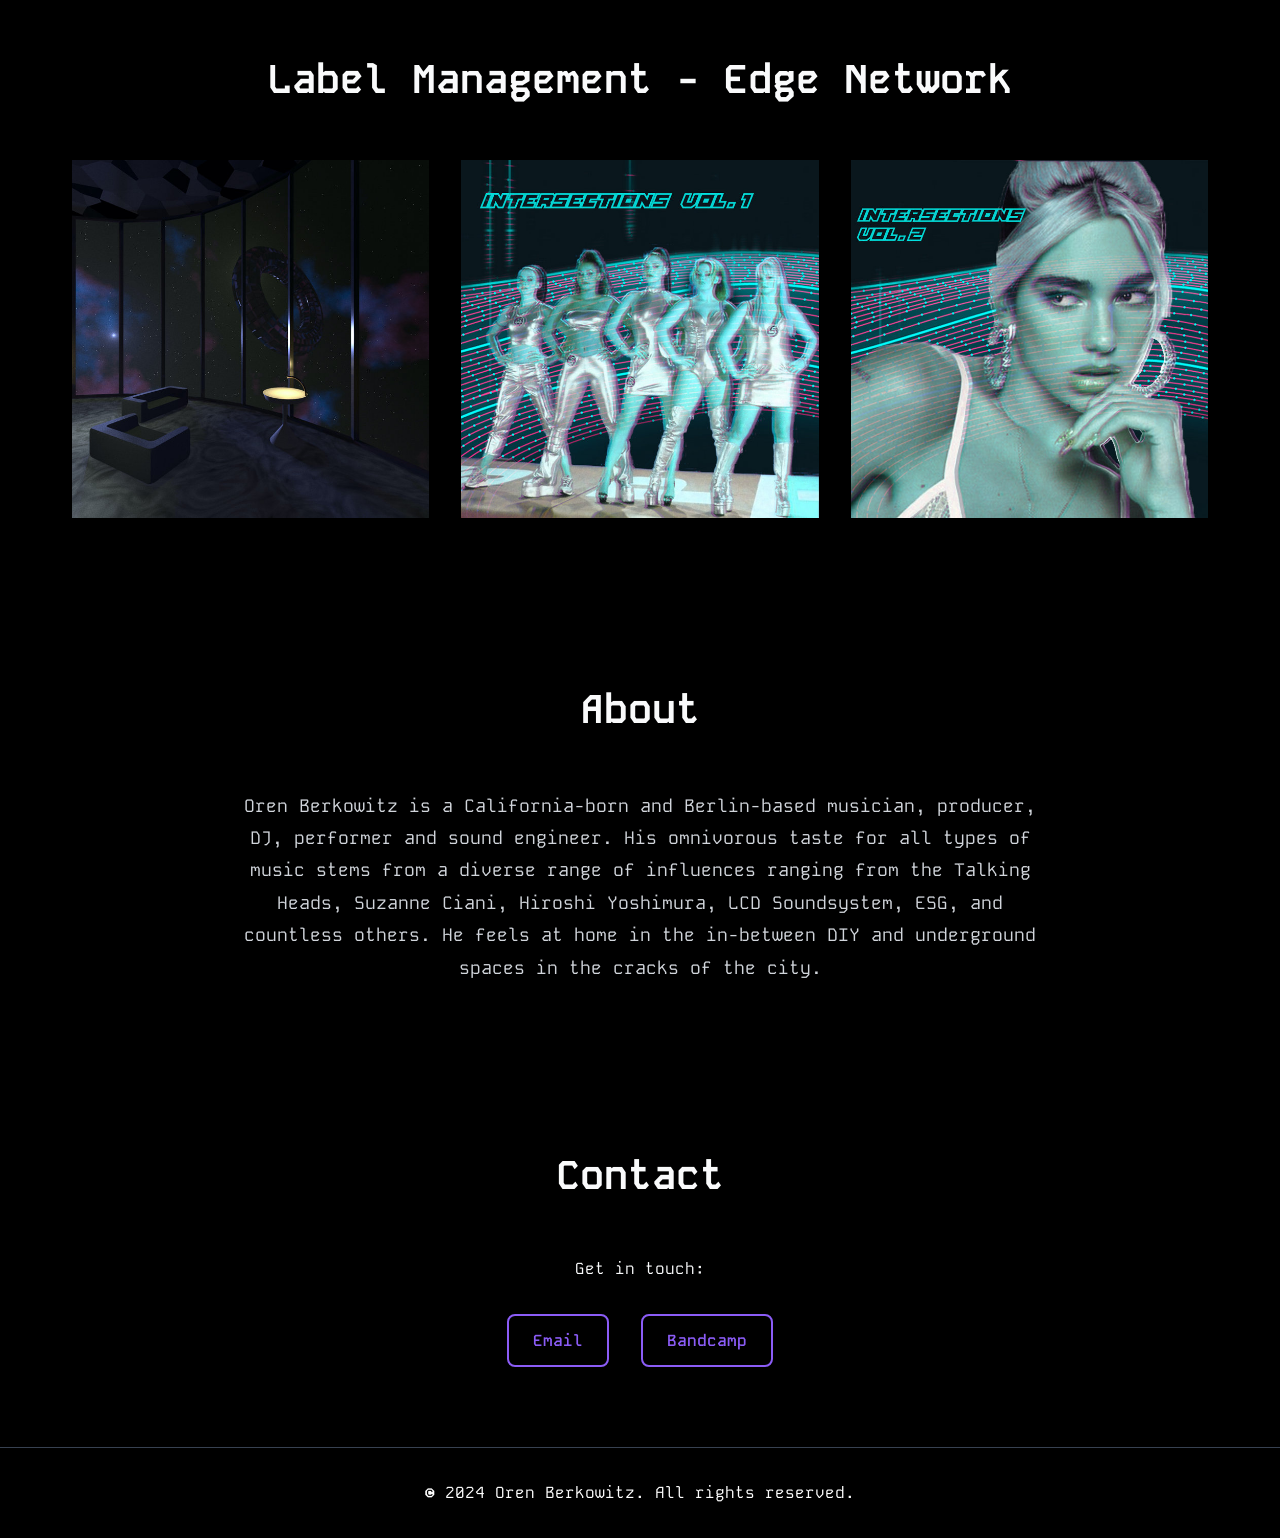
==== commit 060fc081: "Font" ====
--- a/index.html
+++ b/index.html
@@ -6,6 +6,9 @@
     <meta name="description" content="Oren Berkowitz - Musician, Producer, DJ, Performer and Sound Engineer">
     <title>Oren Berkowitz</title>
     <link rel="stylesheet" href="styles.css">
+    <link rel="preconnect" href="https://fonts.googleapis.com">
+    <link rel="preconnect" href="https://fonts.gstatic.com" crossorigin>
+    <link href="https://fonts.googleapis.com/css2?family=Kode+Mono:wght@400..700&display=swap" rel="stylesheet">
 </head>
 <body>
     <nav class="navbar">
--- a/styles.css
+++ b/styles.css
@@ -6,9 +6,9 @@
 }
 
 :root {
-    --primary-color: #6366f1;
+    --primary-color: #8b5cf6;
     --primary-dark: #4f46e5;
-    --secondary-color: #8b5cf6;
+    --secondary-color: #6366f1;
     --text-color: #f9fafb;
     --text-light: #d1d5db;
     --bg-color: #000000;
@@ -21,7 +21,7 @@
 }
 
 body {
-    font-family: -apple-system, BlinkMacSystemFont, 'Segoe UI', Roboto, 'Helvetica Neue', Arial, sans-serif;
+    font-family: "Kode Mono", -apple-system, BlinkMacSystemFont, 'Segoe UI', Roboto, 'Helvetica Neue', Arial, sans-serif;
     line-height: 1.6;
     color: var(--text-color);
     background-color: var(--bg-color);
@@ -148,12 +148,13 @@
     font-weight: 600;
     transition: var(--transition);
     cursor: pointer;
-    border: none;
     font-size: 1rem;
+    border: 2px solid var(--primary-color);
+
 }
 
 .btn-primary {
-    background-color: white;
+    background-color: var(--bg-dark);
     color: var(--primary-color);
     animation: fadeInUp 0.8s ease 0.4s both;
 }
@@ -164,7 +165,7 @@
 }
 
 .btn-secondary {
-    background-color: var(--primary-color);
+    background-color: var(--bg-dark);
     color: white;
 }
 
@@ -256,10 +257,6 @@
     transform: none;
 }
 
-.project-content {
-    display: none;
-}
-
 .project-title {
     font-size: 1.125rem;
     font-weight: 600;
@@ -428,21 +425,6 @@
     display: block;
 }
 
-.video-wrapper {
-    position: relative;
-    padding-bottom: 56.25%; /* 16:9 aspect ratio */
-    height: 0;
-    overflow: hidden;
-}
-
-.video-wrapper iframe {
-    position: absolute;
-    top: 0;
-    left: 0;
-    width: 100%;
-    height: 100%;
-}
-
 .image-gallery {
     display: grid;
     grid-template-columns: repeat(auto-fit, minmax(250px, 1fr));
@@ -462,13 +444,6 @@
 .image-gallery img:hover {
     transform: scale(1.05);
     box-shadow: var(--shadow-lg);
-}
-
-.audio-player {
-    background-color: #111111;
-    padding: 1.5rem;
-    border-radius: 0.75rem;
-    margin: 2rem 0;
 }
 
 /* Animations */
